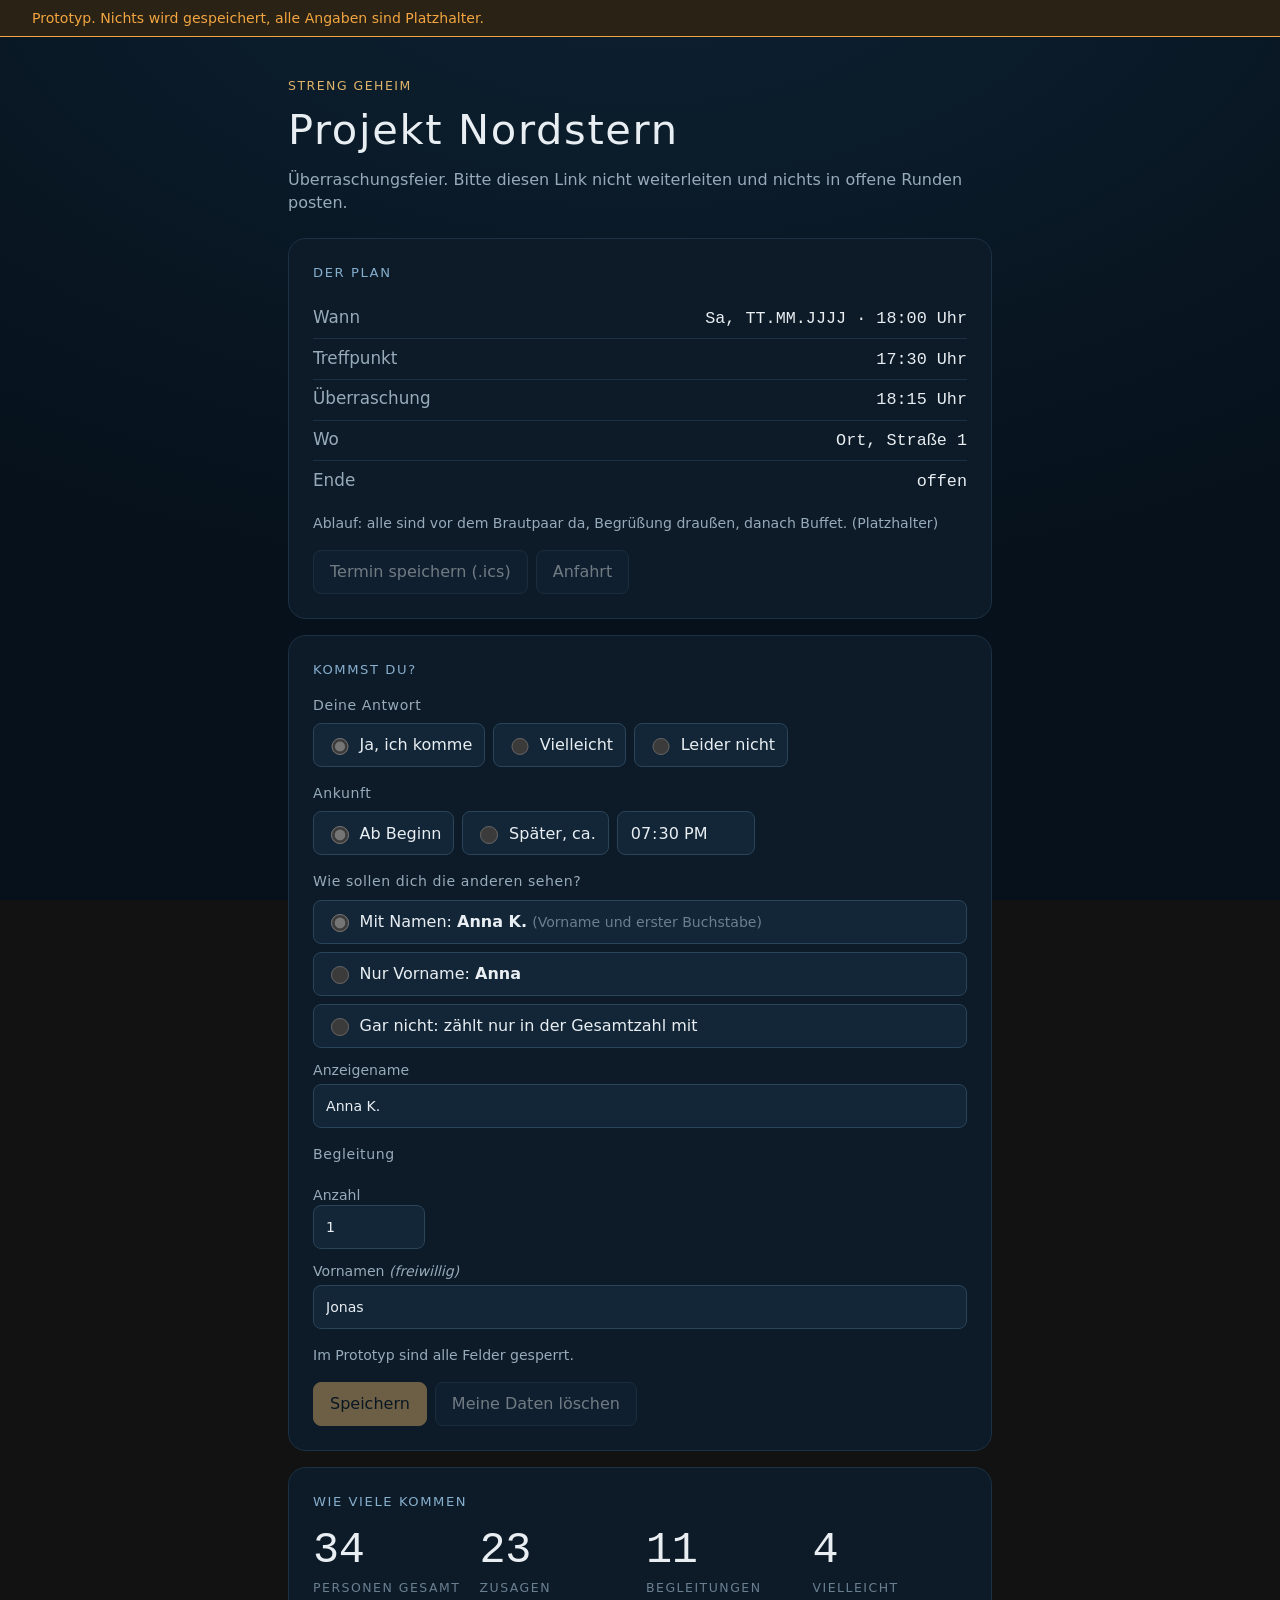
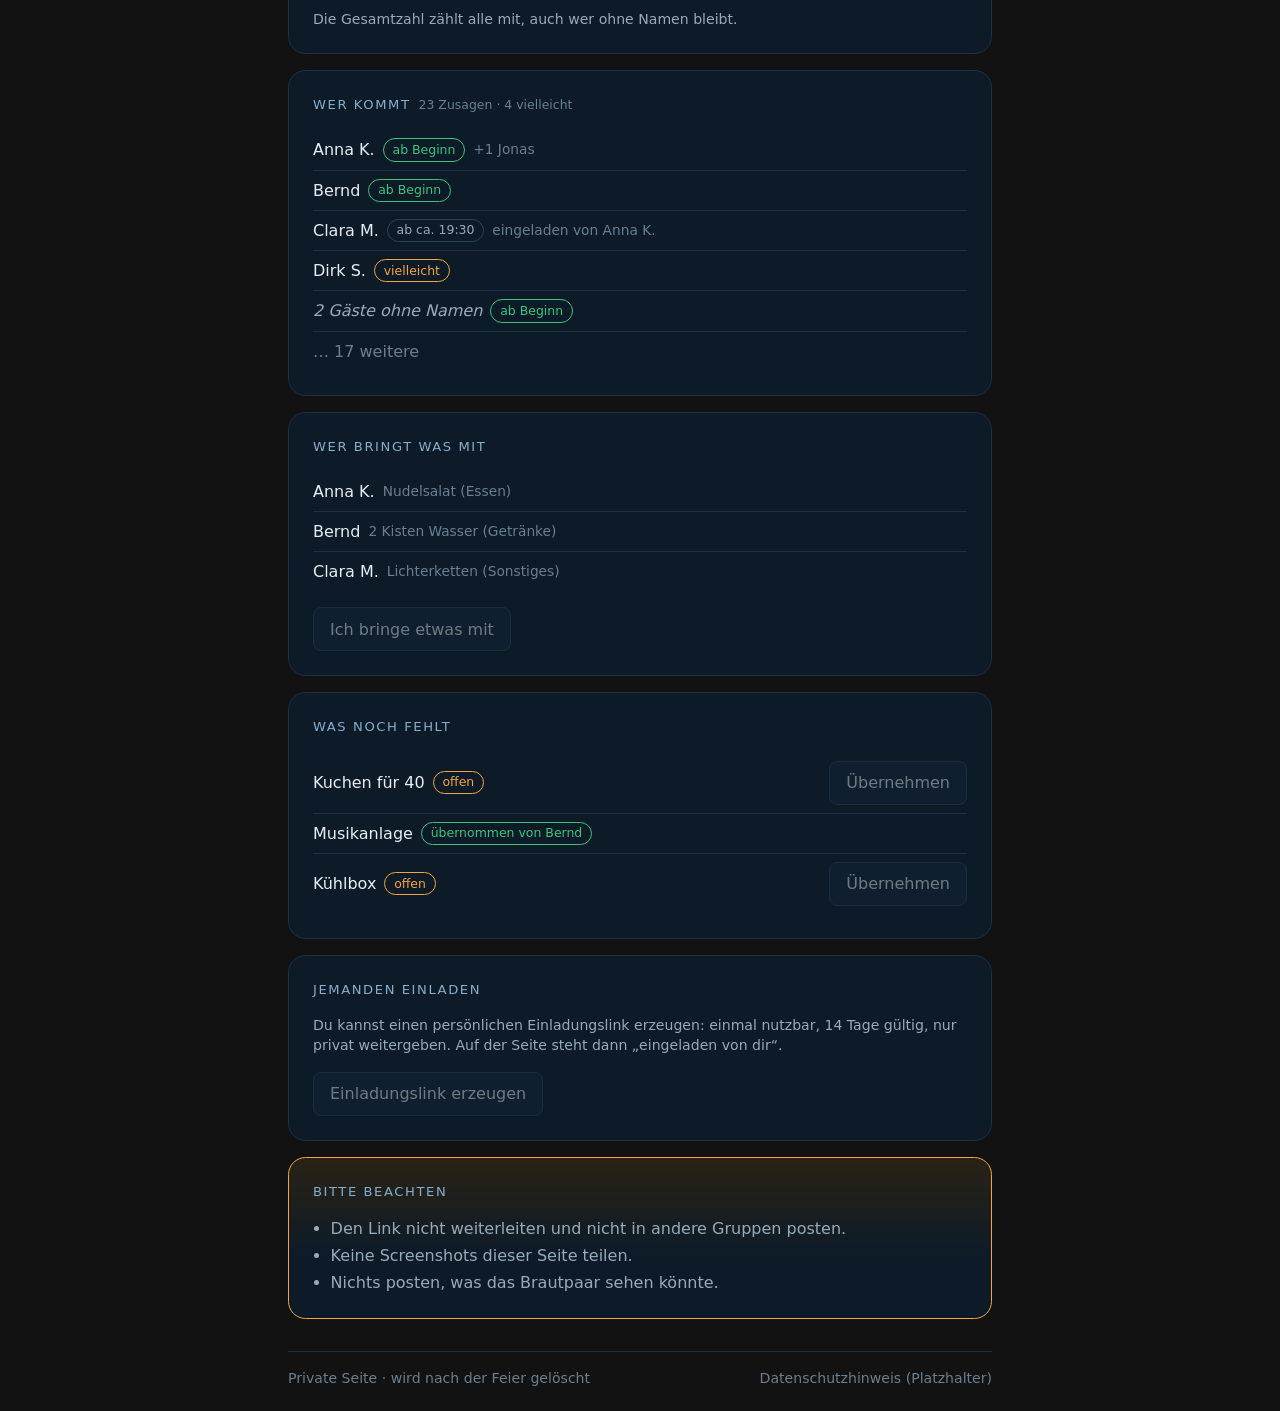
==== site/e/index.html @ 04f9d395 "Statischer Prototyp der Partyseite unter /e/<token> Seite im OTELSA-Dunkelmodus mit Plan, Anmeldung," ====
<!doctype html>
<html lang="de" data-ot-mode="dark">
<head>
<meta charset="utf-8">
<meta name="viewport" content="width=device-width, initial-scale=1, viewport-fit=cover">
<!-- Neutral nach außen: kein Name, kein Anlass, kein Bild. Auch in der WhatsApp-Vorschau. -->
<title>Einladung</title>
<meta name="robots" content="noindex, nofollow, noarchive">
<meta name="description" content="Private Einladung.">
<meta property="og:title" content="Einladung">
<meta property="og:description" content="Private Einladung.">
<meta property="og:type" content="website">
<meta name="theme-color" content="#06111b">
<link rel="stylesheet" href="otelsa-tokens.css">
<link rel="stylesheet" href="otelsa-components.css">
<link rel="stylesheet" href="party.css">
</head>
<body class="ot-app">

<p class="proto" role="status">Prototyp. Nichts wird gespeichert, alle Angaben sind Platzhalter.</p>

<header class="head">
  <p class="eyebrow">Streng geheim</p>
  <h1>Projekt&nbsp;Nordstern</h1>
  <p class="lead">Überraschungsfeier. Bitte diesen Link nicht weiterleiten und nichts in offene Runden posten.</p>
</header>

<main>

  <section class="ot-card" id="plan">
    <h2 class="ot-card__title">Der Plan</h2>
    <ul class="ot-rows">
      <li><span class="ot-k">Wann</span><span class="ot-v">Sa, TT.MM.JJJJ · 18:00 Uhr</span></li>
      <li><span class="ot-k">Treffpunkt</span><span class="ot-v">17:30 Uhr</span></li>
      <li><span class="ot-k">Überraschung</span><span class="ot-v">18:15 Uhr</span></li>
      <li><span class="ot-k">Wo</span><span class="ot-v">Ort, Straße 1</span></li>
      <li><span class="ot-k">Ende</span><span class="ot-v">offen</span></li>
    </ul>
    <p class="note">Ablauf: alle sind vor dem Brautpaar da, Begrüßung draußen, danach Buffet. (Platzhalter)</p>
    <div class="actions">
      <span class="ot-btn" aria-disabled="true">Termin speichern (.ics)</span>
      <span class="ot-btn" aria-disabled="true">Anfahrt</span>
    </div>
  </section>

  <section class="ot-card" id="anmeldung">
    <h2 class="ot-card__title">Kommst du?</h2>
    <form class="form" aria-describedby="proto-hint">
      <fieldset>
        <legend>Deine Antwort</legend>
        <div class="choices">
          <label class="choice"><input type="radio" name="status" checked disabled> <span>Ja, ich komme</span></label>
          <label class="choice"><input type="radio" name="status" disabled> <span>Vielleicht</span></label>
          <label class="choice"><input type="radio" name="status" disabled> <span>Leider nicht</span></label>
        </div>
      </fieldset>

      <fieldset>
        <legend>Ankunft</legend>
        <div class="choices">
          <label class="choice"><input type="radio" name="ankunft" checked disabled> <span>Ab Beginn</span></label>
          <label class="choice"><input type="radio" name="ankunft" disabled> <span>Später, ca.</span></label>
          <input class="field field--time" type="time" value="19:30" disabled aria-label="Ungefähre Ankunftszeit">
        </div>
      </fieldset>

      <fieldset>
        <legend>Wie sollen dich die anderen sehen?</legend>
        <div class="choices choices--stack">
          <label class="choice"><input type="radio" name="sichtbar" checked disabled>
            <span>Mit Namen: <strong>Anna K.</strong> <em>(Vorname und erster Buchstabe)</em></span></label>
          <label class="choice"><input type="radio" name="sichtbar" disabled>
            <span>Nur Vorname: <strong>Anna</strong></span></label>
          <label class="choice"><input type="radio" name="sichtbar" disabled>
            <span>Gar nicht: zählt nur in der Gesamtzahl mit</span></label>
        </div>
        <label class="labelled">Anzeigename
          <input class="field" type="text" value="Anna K." maxlength="40" disabled>
        </label>
      </fieldset>

      <fieldset>
        <legend>Begleitung</legend>
        <label class="labelled">Anzahl
          <input class="field field--num" type="number" value="1" min="0" max="5" disabled>
        </label>
        <label class="labelled">Vornamen <em>(freiwillig)</em>
          <input class="field" type="text" value="Jonas" maxlength="40" disabled>
        </label>
      </fieldset>

      <p id="proto-hint" class="note">Im Prototyp sind alle Felder gesperrt.</p>
      <div class="actions">
        <span class="ot-btn ot-btn--primary" aria-disabled="true">Speichern</span>
        <span class="ot-btn" aria-disabled="true">Meine Daten löschen</span>
      </div>
    </form>
  </section>

  <section class="ot-card" id="zahlen">
    <h2 class="ot-card__title">Wie viele kommen</h2>
    <div class="counts">
      <div class="count"><span class="ot-value">34</span><span class="count__lbl">Personen gesamt</span></div>
      <div class="count"><span class="ot-value">23</span><span class="count__lbl">Zusagen</span></div>
      <div class="count"><span class="ot-value">11</span><span class="count__lbl">Begleitungen</span></div>
      <div class="count"><span class="ot-value">4</span><span class="count__lbl">Vielleicht</span></div>
    </div>
    <p class="note">Die Gesamtzahl zählt alle mit, auch wer ohne Namen bleibt.</p>
  </section>

  <section class="ot-card" id="gaeste">
    <h2 class="ot-card__title">Wer kommt <span class="ot-card__note">23 Zusagen · 4 vielleicht</span></h2>
    <ul class="ot-list guests">
      <li><span class="guest">Anna K.</span> <span class="ot-tag ot-tag--ok">ab Beginn</span> <span class="ot-meta">+1 Jonas</span></li>
      <li><span class="guest">Bernd</span> <span class="ot-tag ot-tag--ok">ab Beginn</span></li>
      <li><span class="guest">Clara M.</span> <span class="ot-tag">ab ca. 19:30</span> <span class="ot-meta">eingeladen von Anna K.</span></li>
      <li><span class="guest">Dirk S.</span> <span class="ot-tag ot-tag--warn">vielleicht</span></li>
      <li><span class="guest guest--anon">2 Gäste ohne Namen</span> <span class="ot-tag ot-tag--ok">ab Beginn</span></li>
      <li class="ot-empty">… 17 weitere</li>
    </ul>
  </section>

  <section class="ot-card" id="mitbringen">
    <h2 class="ot-card__title">Wer bringt was mit</h2>
    <ul class="ot-list">
      <li><span class="guest">Anna K.</span> <span class="ot-meta">Nudelsalat (Essen)</span></li>
      <li><span class="guest">Bernd</span> <span class="ot-meta">2 Kisten Wasser (Getränke)</span></li>
      <li><span class="guest">Clara M.</span> <span class="ot-meta">Lichterketten (Sonstiges)</span></li>
    </ul>
    <div class="actions"><span class="ot-btn" aria-disabled="true">Ich bringe etwas mit</span></div>
  </section>

  <section class="ot-card" id="wuensche">
    <h2 class="ot-card__title">Was noch fehlt</h2>
    <ul class="ot-list wishes">
      <li><span class="guest">Kuchen für 40</span> <span class="ot-tag ot-tag--warn">offen</span>
        <span class="wish-act"><span class="ot-btn" aria-disabled="true">Übernehmen</span></span></li>
      <li><span class="guest">Musikanlage</span> <span class="ot-tag ot-tag--ok">übernommen von Bernd</span></li>
      <li><span class="guest">Kühlbox</span> <span class="ot-tag ot-tag--warn">offen</span>
        <span class="wish-act"><span class="ot-btn" aria-disabled="true">Übernehmen</span></span></li>
    </ul>
  </section>

  <section class="ot-card" id="einladen">
    <h2 class="ot-card__title">Jemanden einladen</h2>
    <p class="note">Du kannst einen persönlichen Einladungslink erzeugen: einmal nutzbar, 14 Tage gültig,
      nur privat weitergeben. Auf der Seite steht dann „eingeladen von dir“.</p>
    <div class="actions"><span class="ot-btn" aria-disabled="true">Einladungslink erzeugen</span></div>
  </section>

  <section class="ot-card ot-card--warn" id="geheim">
    <h2 class="ot-card__title">Bitte beachten</h2>
    <ul class="bullets">
      <li>Den Link nicht weiterleiten und nicht in andere Gruppen posten.</li>
      <li>Keine Screenshots dieser Seite teilen.</li>
      <li>Nichts posten, was das Brautpaar sehen könnte.</li>
    </ul>
  </section>

</main>

<footer class="foot">
  <span>Private Seite · wird nach der Feier gelöscht</span>
  <span class="ot-empty">Datenschutzhinweis (Platzhalter)</span>
</footer>

</body>
</html>
---- site/e/otelsa-tokens.css ----
/* OTELSA UI tokens - version 1.0.0
 *
 * The single source for colours, type, spacing and shape in every OTELSA / Noomi
 * web UI (Bridge shell, plugin webapps, future apps). Include this file and use the
 * variables. Do not copy hex values into plugin CSS.
 *
 * Modes (set on <html> by the Bridge shell or the standalone helper):
 *   data-ot-mode="dark"   default, cabin and chart table
 *   data-ot-mode="day"    bright sunlight in the cockpit
 *   data-ot-mode="night"  red, preserves night vision on watch
 * Without the attribute, dark is used (prefers-color-scheme: light selects day).
 *
 * Custom properties inherit through shadow DOM, so web-component modules get the
 * active mode automatically.
 */

:root,
[data-ot-mode="dark"] {
  color-scheme: dark;

  --ot-bg: #06111b;
  --ot-bg-glow: #0e2233;
  --ot-surface: #0d1b28;
  --ot-surface-2: #132638;
  --ot-line: #1d3144;
  --ot-line-strong: #2a4459;

  --ot-fg: #e8eef2;
  --ot-fg-dim: #98abba;
  --ot-fg-faint: #6a7f90;
  --ot-heading: #86aecd;

  --ot-accent: #e0b36a;
  --ot-accent-fg: #06111b;
  --ot-link: #8cc8f0;

  --ot-ok: #3cc47c;
  --ot-warn: #f2a541;
  --ot-bad: #f0625d;
  --ot-off: #64788a;
  --ot-bad-bg: #2a1418;
  --ot-warn-bg: #2a2214;
}

@media (prefers-color-scheme: light) {
  :root:not([data-ot-mode]) {
    color-scheme: light;
    --ot-bg: #eef3f6;
    --ot-bg-glow: #ffffff;
    --ot-surface: #ffffff;
    --ot-surface-2: #e6edf2;
    --ot-line: #d3dee6;
    --ot-line-strong: #b4c4cf;
    --ot-fg: #071624;
    --ot-fg-dim: #3b5364;
    --ot-fg-faint: #687d8c;
    --ot-heading: #1c4d70;
    --ot-accent: #8a5a12;
    --ot-accent-fg: #ffffff;
    --ot-link: #0b5c99;
    --ot-ok: #0f7a43;
    --ot-warn: #9a5b00;
    --ot-bad: #c1121f;
    --ot-off: #6b7f8e;
    --ot-bad-bg: #fbe6e8;
    --ot-warn-bg: #fbeedd;
  }
}

[data-ot-mode="day"] {
  color-scheme: light;

  --ot-bg: #eef3f6;
  --ot-bg-glow: #ffffff;
  --ot-surface: #ffffff;
  --ot-surface-2: #e6edf2;
  --ot-line: #d3dee6;
  --ot-line-strong: #b4c4cf;

  --ot-fg: #071624;
  --ot-fg-dim: #3b5364;
  --ot-fg-faint: #687d8c;
  --ot-heading: #1c4d70;

  --ot-accent: #8a5a12;
  --ot-accent-fg: #ffffff;
  --ot-link: #0b5c99;

  --ot-ok: #0f7a43;
  --ot-warn: #9a5b00;
  --ot-bad: #c1121f;
  --ot-off: #6b7f8e;
  --ot-bad-bg: #fbe6e8;
  --ot-warn-bg: #fbeedd;
}

[data-ot-mode="night"] {
  color-scheme: dark;

  --ot-bg: #000000;
  --ot-bg-glow: #0a0000;
  --ot-surface: #080000;
  --ot-surface-2: #140000;
  --ot-line: #2a0505;
  --ot-line-strong: #440909;

  --ot-fg: #ff3b30;
  --ot-fg-dim: #d42a22;
  --ot-fg-faint: #a01e18;
  --ot-heading: #d42a22;

  --ot-accent: #ff3b30;
  --ot-accent-fg: #000000;
  --ot-link: #ff3b30;

  /* In night mode everything is red. States are told apart by weight, icon and
     the filled alert background - never by hue. */
  --ot-ok: #d42a22;
  --ot-warn: #ff3b30;
  --ot-bad: #ff5a4f;
  --ot-off: #7a1712;
  --ot-bad-bg: #3a0000;
  --ot-warn-bg: #200000;
}

/* ---- mode-independent tokens ---- */
:root {
  --ot-font: -apple-system, BlinkMacSystemFont, "Segoe UI", Inter, Roboto, system-ui, sans-serif;
  --ot-font-num: ui-monospace, "SF Mono", "JetBrains Mono", Menlo, Consolas, monospace;

  /* type scale (rem; the shell scales the root font size with the screen) */
  --ot-text-xs: 0.78rem;
  --ot-text-sm: 0.88rem;
  --ot-text-md: 1rem;
  --ot-text-lg: 1.25rem;
  --ot-text-xl: 1.6rem;
  --ot-text-value: clamp(1.9rem, 3.4vw, 2.8rem);
  --ot-weight-regular: 400;
  --ot-weight-medium: 500;
  --ot-weight-bold: 650;
  --ot-tracking-caps: 0.12em;

  /* spacing (4-point grid) */
  --ot-space-1: 0.25rem;
  --ot-space-2: 0.5rem;
  --ot-space-3: 0.75rem;
  --ot-space-4: 1rem;
  --ot-space-5: 1.5rem;
  --ot-space-6: 2rem;

  /* shape */
  --ot-radius-sm: 0.5rem;
  --ot-radius-md: 0.7rem;
  --ot-radius-lg: 1.1rem;
  --ot-radius-pill: 999px;

  /* interaction */
  --ot-touch: 2.75rem;          /* minimum touch target (wet hands, gloves, swell) */
  --ot-focus: 2px solid var(--ot-link);
  --ot-transition: 150ms ease-out;

  /* layout */
  --ot-card-min: 21rem;
  --ot-shell-bar: 3.5rem;
  --ot-status-strip: 4.5rem;
}
---- site/e/otelsa-components.css ----
/* OTELSA UI components - version 1.0.0
 * Requires otelsa-tokens.css. Class prefix: ot-
 * Derived from the Noomi Bridge Panel so existing plugins migrate by renaming classes.
 */

*, *::before, *::after { box-sizing: border-box; }

.ot-app {
  margin: 0;
  min-height: 100vh;
  background: radial-gradient(120rem 70rem at 50% -10%, var(--ot-bg-glow) 0%, var(--ot-bg) 60%) fixed;
  color: var(--ot-fg);
  font-family: var(--ot-font);
  font-size: var(--ot-text-md);
  line-height: 1.45;
  -webkit-font-smoothing: antialiased;
}

.ot-app :focus-visible { outline: var(--ot-focus); outline-offset: 2px; }

/* ---------------- layout ---------------- */

.ot-grid {
  display: grid;
  gap: var(--ot-space-5);
  grid-template-columns: repeat(auto-fit, minmax(var(--ot-card-min), 1fr));
  align-items: start;
}

/* ---------------- card ---------------- */

.ot-card {
  background: var(--ot-surface);
  border: 1px solid var(--ot-line);
  border-radius: var(--ot-radius-lg);
  padding: var(--ot-space-5);
  min-width: 0;
}

.ot-card__title {
  margin: 0 0 var(--ot-space-4);
  display: flex;
  align-items: baseline;
  gap: var(--ot-space-2);
  font-size: 0.82rem;
  font-weight: var(--ot-weight-medium);
  letter-spacing: var(--ot-tracking-caps);
  text-transform: uppercase;
  color: var(--ot-heading);
}

.ot-card__note {
  font-size: var(--ot-text-xs);
  letter-spacing: 0;
  text-transform: none;
  color: var(--ot-fg-faint);
}

.ot-card--alert { border-color: var(--ot-bad); background: linear-gradient(180deg, var(--ot-bad-bg), var(--ot-surface) 60%); }
.ot-card--warn  { border-color: var(--ot-warn); background: linear-gradient(180deg, var(--ot-warn-bg), var(--ot-surface) 60%); }

/* ---------------- values ---------------- */

.ot-num { font-family: var(--ot-font-num); font-variant-numeric: tabular-nums; }

.ot-value {
  font-family: var(--ot-font-num);
  font-variant-numeric: tabular-nums;
  font-size: var(--ot-text-value);
  font-weight: var(--ot-weight-medium);
  letter-spacing: -0.01em;
  line-height: 1.1;
}

.ot-unit { margin-left: 0.2em; font-size: 0.55em; color: var(--ot-fg-dim); font-family: var(--ot-font); }

/* stale: dimmed + dotted underline (no symbol glyphs - they may render as colour emoji) */
.ot-stale { color: var(--ot-fg-faint); text-decoration: underline dotted; text-underline-offset: 0.2em; }

/* key/value rows */
.ot-rows { list-style: none; margin: 0; padding: 0; }
.ot-rows > li {
  display: flex;
  align-items: baseline;
  justify-content: space-between;
  gap: var(--ot-space-4);
  padding: 0.42rem 0;
  border-bottom: 1px solid var(--ot-line);
  font-size: 1.05rem;
}
.ot-rows > li:last-child { border-bottom: 0; }
.ot-rows .ot-k { color: var(--ot-fg-dim); }
.ot-rows .ot-v { font-family: var(--ot-font-num); font-variant-numeric: tabular-nums; text-align: right; }
.ot-rows > li.is-bad .ot-k, .ot-rows > li.is-bad .ot-v { color: var(--ot-bad); font-weight: var(--ot-weight-bold); }
.ot-rows > li.is-warn .ot-v { color: var(--ot-warn); }

/* stacked list (title + meta) */
.ot-list { list-style: none; margin: 0; padding: 0; }
.ot-list > li { padding: var(--ot-space-2) 0; border-bottom: 1px solid var(--ot-line); }
.ot-list > li:last-child { border-bottom: 0; }
.ot-meta { display: block; margin-top: 0.15rem; font-size: 0.86rem; color: var(--ot-fg-faint); }

.ot-empty { color: var(--ot-fg-faint); }

/* ---------------- status ---------------- */

.ot-dot {
  display: inline-block;
  width: 0.6rem;
  height: 0.6rem;
  border-radius: 50%;
  background: var(--ot-off);
  vertical-align: middle;
}
.ot-dot--live  { background: var(--ot-ok); }
.ot-dot--stale { background: var(--ot-warn); }
.ot-dot--down  { background: var(--ot-bad); }

.ot-tag {
  display: inline-flex;
  align-items: center;
  gap: var(--ot-space-1);
  padding: 0.1rem 0.55rem;
  border: 1px solid var(--ot-line-strong);
  border-radius: var(--ot-radius-pill);
  font-size: var(--ot-text-xs);
  color: var(--ot-fg-dim);
}
.ot-tag--ok   { border-color: var(--ot-ok);   color: var(--ot-ok); }
.ot-tag--warn { border-color: var(--ot-warn); color: var(--ot-warn); }
.ot-tag--bad  { border-color: var(--ot-bad);  color: var(--ot-bad); font-weight: var(--ot-weight-bold); }

.ot-banner {
  padding: var(--ot-space-3) var(--ot-space-4);
  border: 1px solid var(--ot-warn);
  border-radius: var(--ot-radius-md);
  background: var(--ot-warn-bg);
}
.ot-banner--bad { border-color: var(--ot-bad); background: var(--ot-bad-bg); font-weight: var(--ot-weight-medium); }

/* ---------------- controls ---------------- */

.ot-btn {
  display: inline-flex;
  align-items: center;
  justify-content: center;
  gap: var(--ot-space-2);
  min-height: var(--ot-touch);
  min-width: var(--ot-touch);
  padding: 0 var(--ot-space-4);
  border: 1px solid var(--ot-line-strong);
  border-radius: var(--ot-radius-sm);
  background: var(--ot-surface-2);
  color: var(--ot-fg);
  font: inherit;
  font-weight: var(--ot-weight-medium);
  cursor: pointer;
  transition: background var(--ot-transition), border-color var(--ot-transition);
}
.ot-btn:hover { border-color: var(--ot-fg-faint); }
.ot-btn--primary { background: var(--ot-accent); border-color: var(--ot-accent); color: var(--ot-accent-fg); }
.ot-btn--danger  { background: transparent; border-color: var(--ot-bad); color: var(--ot-bad); }
.ot-btn[disabled], .ot-btn[aria-disabled="true"] { opacity: 0.45; cursor: not-allowed; }

/* segmented control (e.g. autopilot mode, units, day/dark/night) */
.ot-seg {
  display: inline-flex;
  padding: 0.2rem;
  gap: 0.2rem;
  border: 1px solid var(--ot-line);
  border-radius: var(--ot-radius-sm);
  background: var(--ot-surface-2);
}
.ot-seg > button {
  min-height: calc(var(--ot-touch) - 0.4rem);
  padding: 0 var(--ot-space-3);
  border: 0;
  border-radius: calc(var(--ot-radius-sm) - 0.15rem);
  background: transparent;
  color: var(--ot-fg-dim);
  font: inherit;
  cursor: pointer;
}
.ot-seg > button[aria-pressed="true"] { background: var(--ot-surface); color: var(--ot-fg); box-shadow: 0 0 0 1px var(--ot-line-strong); }

@media (prefers-reduced-motion: reduce) {
  .ot-app * { transition: none !important; animation: none !important; }
}

@media (max-width: 600px) {
  .ot-card { padding: 1.15rem; }
  .ot-grid { gap: var(--ot-space-4); }
}
---- site/e/party.css ----
/* Partyseite (Prototyp) - nutzt die OTELSA-Tokens; eigene Farben gibt es hier nicht. */

body { padding: 0 clamp(1rem, 4vw, 2rem) var(--ot-space-6); }

.proto {
  margin: 0 calc(-1 * clamp(1rem, 4vw, 2rem)) var(--ot-space-5);
  padding: var(--ot-space-2) clamp(1rem, 4vw, 2rem);
  background: var(--ot-warn-bg);
  border-bottom: 1px solid var(--ot-warn);
  color: var(--ot-warn);
  font-size: var(--ot-text-sm);
}

.head { max-width: 44rem; margin: 0 auto var(--ot-space-5); padding-top: var(--ot-space-4); }
.eyebrow { margin: 0 0 var(--ot-space-1); color: var(--ot-accent); font-size: var(--ot-text-xs); letter-spacing: var(--ot-tracking-caps); text-transform: uppercase; }
.head h1 { margin: 0 0 var(--ot-space-2); font-weight: var(--ot-weight-medium); font-size: clamp(1.8rem, 7vw, 2.6rem); letter-spacing: .04em; }
.lead { margin: 0; color: var(--ot-fg-dim); }

main { display: grid; gap: var(--ot-space-4); max-width: 44rem; margin: 0 auto; }

.note { margin: var(--ot-space-3) 0 0; color: var(--ot-fg-dim); font-size: var(--ot-text-sm); }
.bullets { margin: 0; padding-left: 1.1rem; color: var(--ot-fg-dim); }
.bullets li + li { margin-top: var(--ot-space-1); }

.actions { display: flex; flex-wrap: wrap; gap: var(--ot-space-2); margin-top: var(--ot-space-4); }

/* --- Formular --- */
.form fieldset { margin: 0 0 var(--ot-space-4); padding: 0; border: 0; }
.form legend { padding: 0; margin-bottom: var(--ot-space-2); color: var(--ot-fg-dim); font-size: var(--ot-text-sm); letter-spacing: .04em; }
.choices { display: flex; flex-wrap: wrap; gap: var(--ot-space-2); align-items: center; }
.choices--stack { flex-direction: column; align-items: stretch; }

.choice {
  display: flex;
  align-items: center;
  gap: var(--ot-space-2);
  min-height: var(--ot-touch);
  padding: 0 var(--ot-space-3);
  border: 1px solid var(--ot-line-strong);
  border-radius: var(--ot-radius-sm);
  background: var(--ot-surface-2);
}
.choice em { color: var(--ot-fg-faint); font-style: normal; font-size: var(--ot-text-sm); }
.choice input { width: 1.1rem; height: 1.1rem; accent-color: var(--ot-accent); }

.labelled { display: block; margin-top: var(--ot-space-3); color: var(--ot-fg-dim); font-size: var(--ot-text-sm); }
.field {
  display: block;
  width: 100%;
  min-height: var(--ot-touch);
  margin-top: var(--ot-space-1);
  padding: 0 var(--ot-space-3);
  border: 1px solid var(--ot-line-strong);
  border-radius: var(--ot-radius-sm);
  background: var(--ot-surface-2);
  color: var(--ot-fg);
  font: inherit;
}
.field--time, .field--num { width: auto; min-width: 7rem; margin-top: 0; }

/* --- Zahlen --- */
.counts { display: grid; grid-template-columns: repeat(auto-fit, minmax(7rem, 1fr)); gap: var(--ot-space-3); }
.count { display: flex; flex-direction: column; gap: var(--ot-space-1); }
.count__lbl { color: var(--ot-fg-faint); font-size: var(--ot-text-xs); letter-spacing: var(--ot-tracking-caps); text-transform: uppercase; }

/* --- Listen --- */
.guests li, .wishes li, .ot-list li { display: flex; flex-wrap: wrap; align-items: center; gap: var(--ot-space-2); }
.guest { font-weight: var(--ot-weight-medium); }
.guest--anon { color: var(--ot-fg-dim); font-weight: var(--ot-weight-regular); font-style: italic; }
.ot-list .ot-meta { display: inline; margin: 0; }
.wish-act { margin-left: auto; }

.foot {
  display: flex;
  flex-wrap: wrap;
  justify-content: space-between;
  gap: var(--ot-space-2);
  max-width: 44rem;
  margin: var(--ot-space-6) auto 0;
  padding-top: var(--ot-space-4);
  border-top: 1px solid var(--ot-line);
  color: var(--ot-fg-faint);
  font-size: var(--ot-text-sm);
}
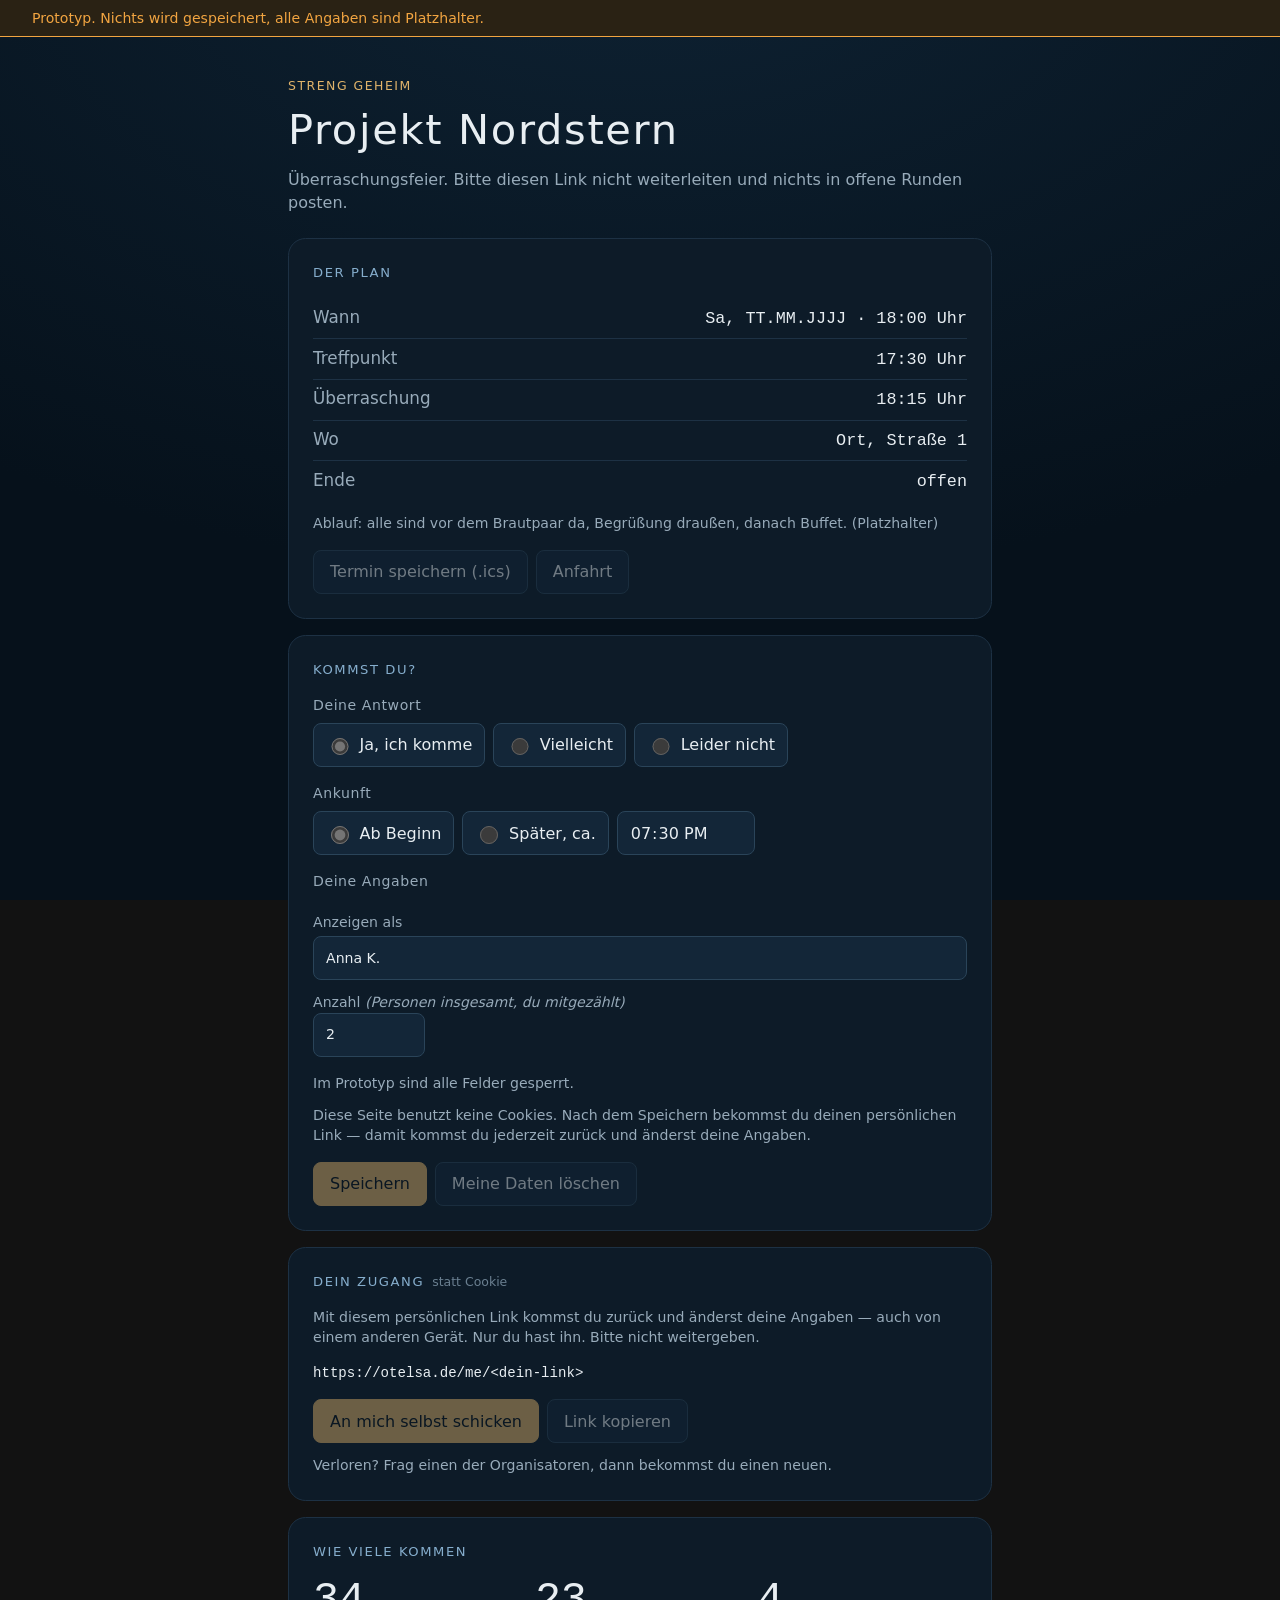
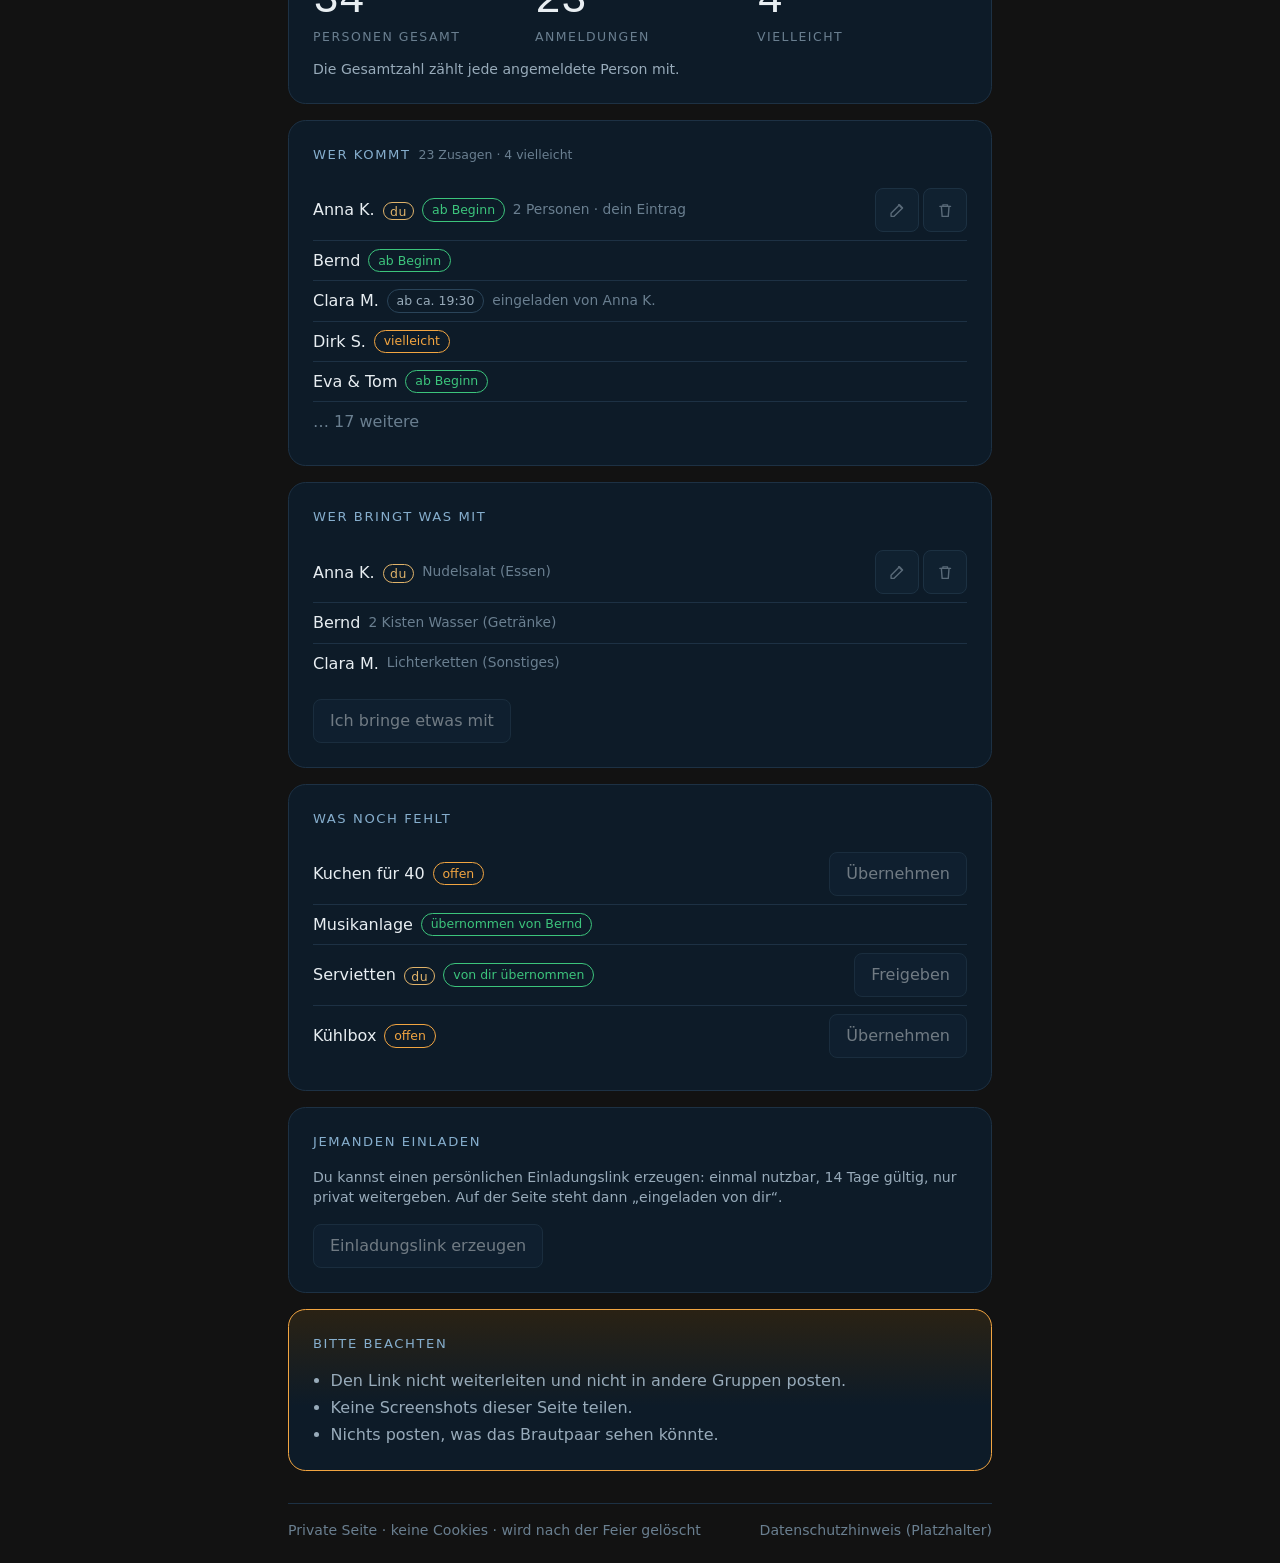
==== commit 23cd3f55: "Zugang ohne Cookie, Formular auf 'Anzeigen als' und 'Anzahl' gekuerzt Identitaet ist allein der pers" ====
--- a/site/e/index.html
+++ b/site/e/index.html
@@ -65,31 +65,18 @@
       </fieldset>
 
       <fieldset>
-        <legend>Wie sollen dich die anderen sehen?</legend>
-        <div class="choices choices--stack">
-          <label class="choice"><input type="radio" name="sichtbar" checked disabled>
-            <span>Mit Namen: <strong>Anna K.</strong> <em>(Vorname und erster Buchstabe)</em></span></label>
-          <label class="choice"><input type="radio" name="sichtbar" disabled>
-            <span>Nur Vorname: <strong>Anna</strong></span></label>
-          <label class="choice"><input type="radio" name="sichtbar" disabled>
-            <span>Gar nicht: zählt nur in der Gesamtzahl mit</span></label>
-        </div>
-        <label class="labelled">Anzeigename
+        <legend>Deine Angaben</legend>
+        <label class="labelled">Anzeigen als
           <input class="field" type="text" value="Anna K." maxlength="40" disabled>
         </label>
-      </fieldset>
-
-      <fieldset>
-        <legend>Begleitung</legend>
-        <label class="labelled">Anzahl
-          <input class="field field--num" type="number" value="1" min="0" max="5" disabled>
-        </label>
-        <label class="labelled">Vornamen <em>(freiwillig)</em>
-          <input class="field" type="text" value="Jonas" maxlength="40" disabled>
+        <label class="labelled">Anzahl <em>(Personen insgesamt, du mitgezählt)</em>
+          <input class="field field--num" type="number" value="2" min="1" max="6" disabled>
         </label>
       </fieldset>
 
       <p id="proto-hint" class="note">Im Prototyp sind alle Felder gesperrt.</p>
+      <p class="note">Diese Seite benutzt keine Cookies. Nach dem Speichern bekommst du deinen
+        persönlichen Link — damit kommst du jederzeit zurück und änderst deine Angaben.</p>
       <div class="actions">
         <span class="ot-btn ot-btn--primary" aria-disabled="true">Speichern</span>
         <span class="ot-btn" aria-disabled="true">Meine Daten löschen</span>
@@ -97,25 +84,41 @@
     </form>
   </section>
 
+  <section class="ot-card" id="zugang">
+    <h2 class="ot-card__title">Dein Zugang <span class="ot-card__note">statt Cookie</span></h2>
+    <p class="note">Mit diesem persönlichen Link kommst du zurück und änderst deine Angaben —
+      auch von einem anderen Gerät. Nur du hast ihn. Bitte nicht weitergeben.</p>
+    <p class="link"><code>https://otelsa.de/me/&lt;dein-link&gt;</code></p>
+    <div class="actions">
+      <span class="ot-btn ot-btn--primary" aria-disabled="true">An mich selbst schicken</span>
+      <span class="ot-btn" aria-disabled="true">Link kopieren</span>
+    </div>
+    <p class="note">Verloren? Frag einen der Organisatoren, dann bekommst du einen neuen.</p>
+  </section>
+
   <section class="ot-card" id="zahlen">
     <h2 class="ot-card__title">Wie viele kommen</h2>
     <div class="counts">
       <div class="count"><span class="ot-value">34</span><span class="count__lbl">Personen gesamt</span></div>
-      <div class="count"><span class="ot-value">23</span><span class="count__lbl">Zusagen</span></div>
-      <div class="count"><span class="ot-value">11</span><span class="count__lbl">Begleitungen</span></div>
+      <div class="count"><span class="ot-value">23</span><span class="count__lbl">Anmeldungen</span></div>
       <div class="count"><span class="ot-value">4</span><span class="count__lbl">Vielleicht</span></div>
     </div>
-    <p class="note">Die Gesamtzahl zählt alle mit, auch wer ohne Namen bleibt.</p>
+    <p class="note">Die Gesamtzahl zählt jede angemeldete Person mit.</p>
   </section>
 
   <section class="ot-card" id="gaeste">
     <h2 class="ot-card__title">Wer kommt <span class="ot-card__note">23 Zusagen · 4 vielleicht</span></h2>
     <ul class="ot-list guests">
-      <li><span class="guest">Anna K.</span> <span class="ot-tag ot-tag--ok">ab Beginn</span> <span class="ot-meta">+1 Jonas</span></li>
+      <li class="is-own"><span class="guest">Anna K.</span> <span class="ot-tag ot-tag--ok">ab Beginn</span>
+        <span class="ot-meta">2 Personen · dein Eintrag</span>
+        <span class="rowacts">
+          <span class="iconbtn" role="button" aria-disabled="true" aria-label="Bearbeiten" title="Bearbeiten"><svg viewBox="0 0 24 24" aria-hidden="true"><path d="M4 20h4L19 9l-4-4L4 16z"/><path d="M14 5l4 4"/></svg></span>
+          <span class="iconbtn" role="button" aria-disabled="true" aria-label="Löschen" title="Löschen"><svg viewBox="0 0 24 24" aria-hidden="true"><path d="M5 7h14"/><path d="M9 7V5h6v2"/><path d="M7 7l1 13h8l1-13"/></svg></span>
+        </span></li>
       <li><span class="guest">Bernd</span> <span class="ot-tag ot-tag--ok">ab Beginn</span></li>
       <li><span class="guest">Clara M.</span> <span class="ot-tag">ab ca. 19:30</span> <span class="ot-meta">eingeladen von Anna K.</span></li>
       <li><span class="guest">Dirk S.</span> <span class="ot-tag ot-tag--warn">vielleicht</span></li>
-      <li><span class="guest guest--anon">2 Gäste ohne Namen</span> <span class="ot-tag ot-tag--ok">ab Beginn</span></li>
+      <li><span class="guest">Eva &amp; Tom</span> <span class="ot-tag ot-tag--ok">ab Beginn</span></li>
       <li class="ot-empty">… 17 weitere</li>
     </ul>
   </section>
@@ -123,7 +126,11 @@
   <section class="ot-card" id="mitbringen">
     <h2 class="ot-card__title">Wer bringt was mit</h2>
     <ul class="ot-list">
-      <li><span class="guest">Anna K.</span> <span class="ot-meta">Nudelsalat (Essen)</span></li>
+      <li class="is-own"><span class="guest">Anna K.</span> <span class="ot-meta">Nudelsalat (Essen)</span>
+        <span class="rowacts">
+          <span class="iconbtn" role="button" aria-disabled="true" aria-label="Bearbeiten" title="Bearbeiten"><svg viewBox="0 0 24 24" aria-hidden="true"><path d="M4 20h4L19 9l-4-4L4 16z"/><path d="M14 5l4 4"/></svg></span>
+          <span class="iconbtn" role="button" aria-disabled="true" aria-label="Löschen" title="Löschen"><svg viewBox="0 0 24 24" aria-hidden="true"><path d="M5 7h14"/><path d="M9 7V5h6v2"/><path d="M7 7l1 13h8l1-13"/></svg></span>
+        </span></li>
       <li><span class="guest">Bernd</span> <span class="ot-meta">2 Kisten Wasser (Getränke)</span></li>
       <li><span class="guest">Clara M.</span> <span class="ot-meta">Lichterketten (Sonstiges)</span></li>
     </ul>
@@ -136,6 +143,8 @@
       <li><span class="guest">Kuchen für 40</span> <span class="ot-tag ot-tag--warn">offen</span>
         <span class="wish-act"><span class="ot-btn" aria-disabled="true">Übernehmen</span></span></li>
       <li><span class="guest">Musikanlage</span> <span class="ot-tag ot-tag--ok">übernommen von Bernd</span></li>
+      <li class="is-own"><span class="guest">Servietten</span> <span class="ot-tag ot-tag--ok">von dir übernommen</span>
+        <span class="wish-act"><span class="ot-btn" aria-disabled="true">Freigeben</span></span></li>
       <li><span class="guest">Kühlbox</span> <span class="ot-tag ot-tag--warn">offen</span>
         <span class="wish-act"><span class="ot-btn" aria-disabled="true">Übernehmen</span></span></li>
     </ul>
@@ -160,7 +169,7 @@
 </main>
 
 <footer class="foot">
-  <span>Private Seite · wird nach der Feier gelöscht</span>
+  <span>Private Seite · keine Cookies · wird nach der Feier gelöscht</span>
   <span class="ot-empty">Datenschutzhinweis (Platzhalter)</span>
 </footer>
 
--- a/site/e/party.css
+++ b/site/e/party.css
@@ -82,3 +82,39 @@
   color: var(--ot-fg-faint);
   font-size: var(--ot-text-sm);
 }
+
+/* --- eigene Eintraege: bearbeiten und loeschen --- */
+.is-own { position: relative; }
+.rowacts { display: flex; gap: var(--ot-space-1); margin-left: auto; }
+
+.iconbtn {
+  display: inline-flex;
+  align-items: center;
+  justify-content: center;
+  width: var(--ot-touch);
+  height: var(--ot-touch);
+  border: 1px solid var(--ot-line-strong);
+  border-radius: var(--ot-radius-sm);
+  background: var(--ot-surface-2);
+  color: var(--ot-fg-dim);
+  cursor: pointer;
+}
+.iconbtn:hover, .iconbtn:focus-visible { color: var(--ot-fg); border-color: var(--ot-fg-faint); }
+.iconbtn svg { width: 1.15rem; height: 1.15rem; fill: none; stroke: currentColor; stroke-width: 1.8; stroke-linecap: round; stroke-linejoin: round; }
+.iconbtn[aria-disabled="true"] { opacity: .55; cursor: not-allowed; }
+
+/* Eintraege, die dir gehoeren, sind erkennbar - geaendert werden koennen ohnehin nur diese. */
+.is-own > .guest::after {
+  content: "du";
+  margin-left: var(--ot-space-2);
+  padding: .05rem .4rem;
+  border: 1px solid var(--ot-accent);
+  border-radius: var(--ot-radius-pill);
+  color: var(--ot-accent);
+  font-size: var(--ot-text-xs);
+  font-weight: var(--ot-weight-regular);
+  letter-spacing: .04em;
+}
+
+.link { margin: var(--ot-space-3) 0 0; word-break: break-all; }
+.link code { color: var(--ot-fg); font-family: var(--ot-font-num); font-size: var(--ot-text-sm); }
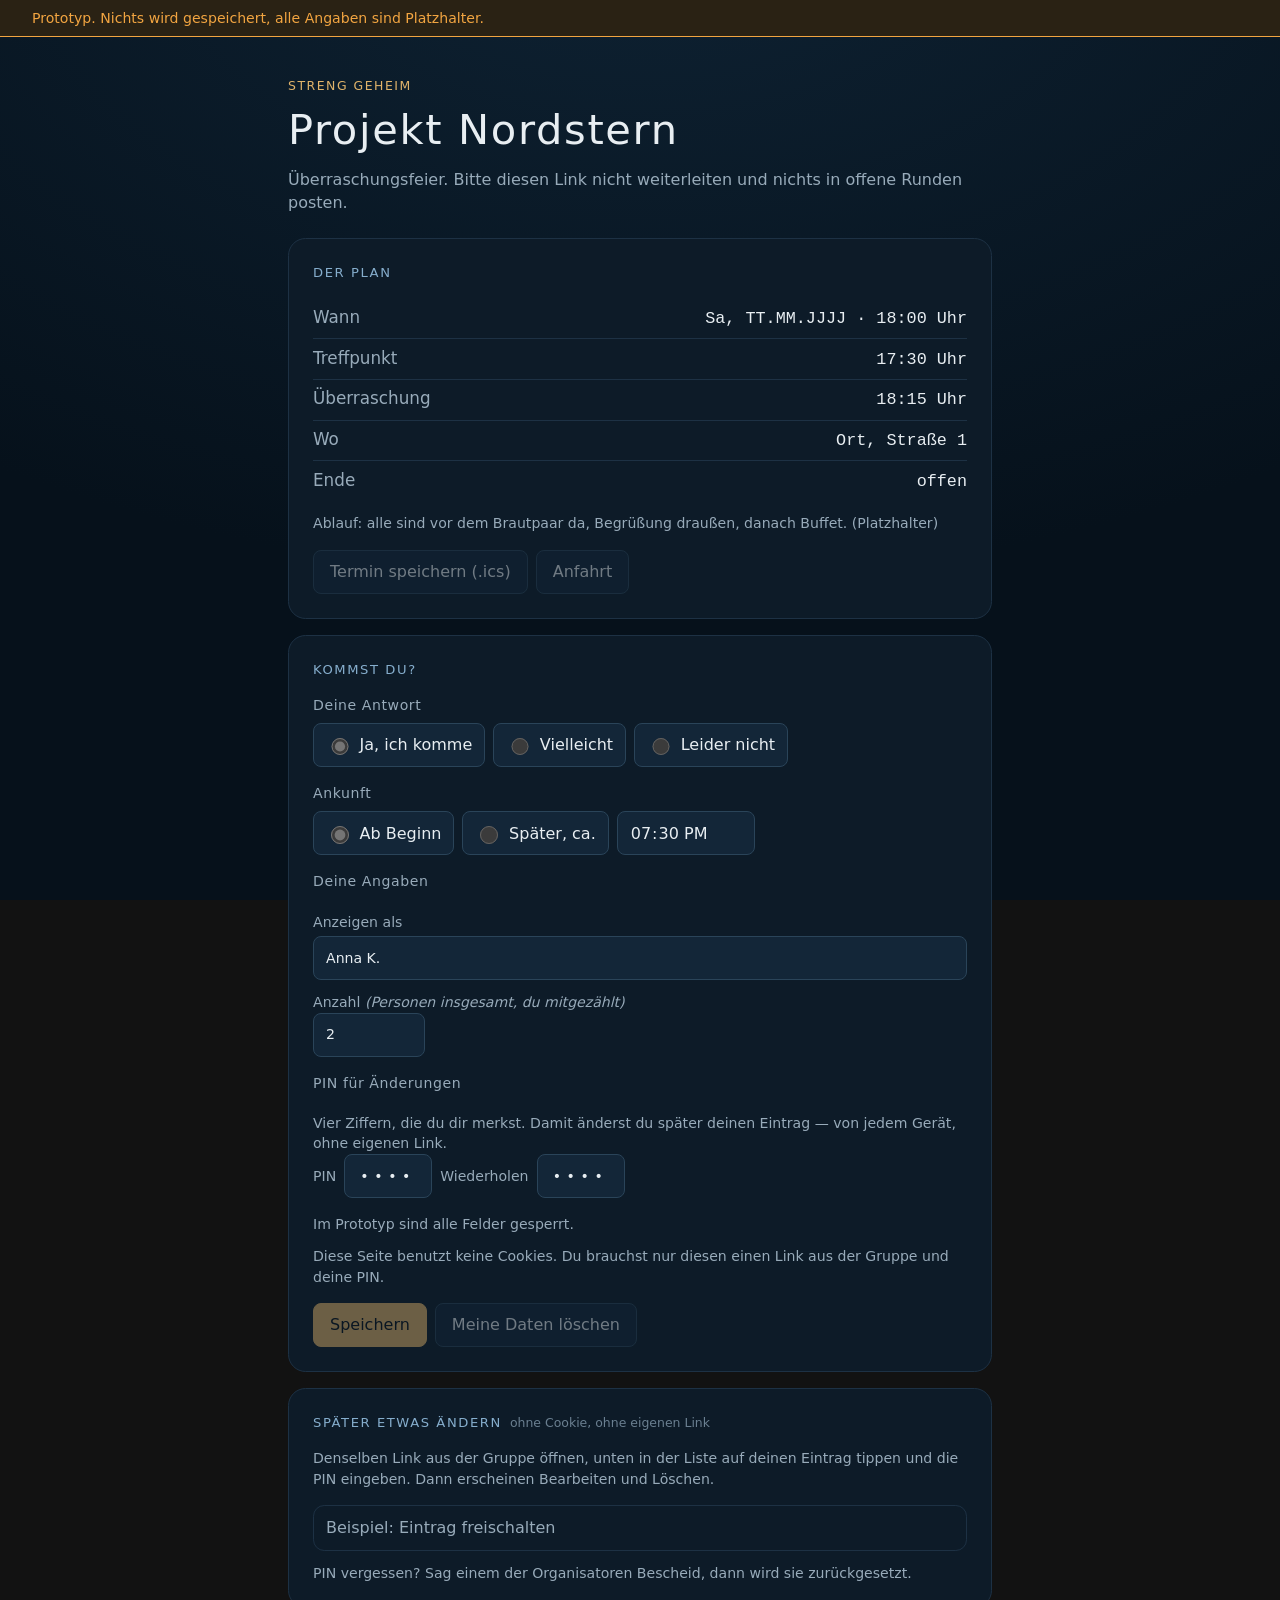
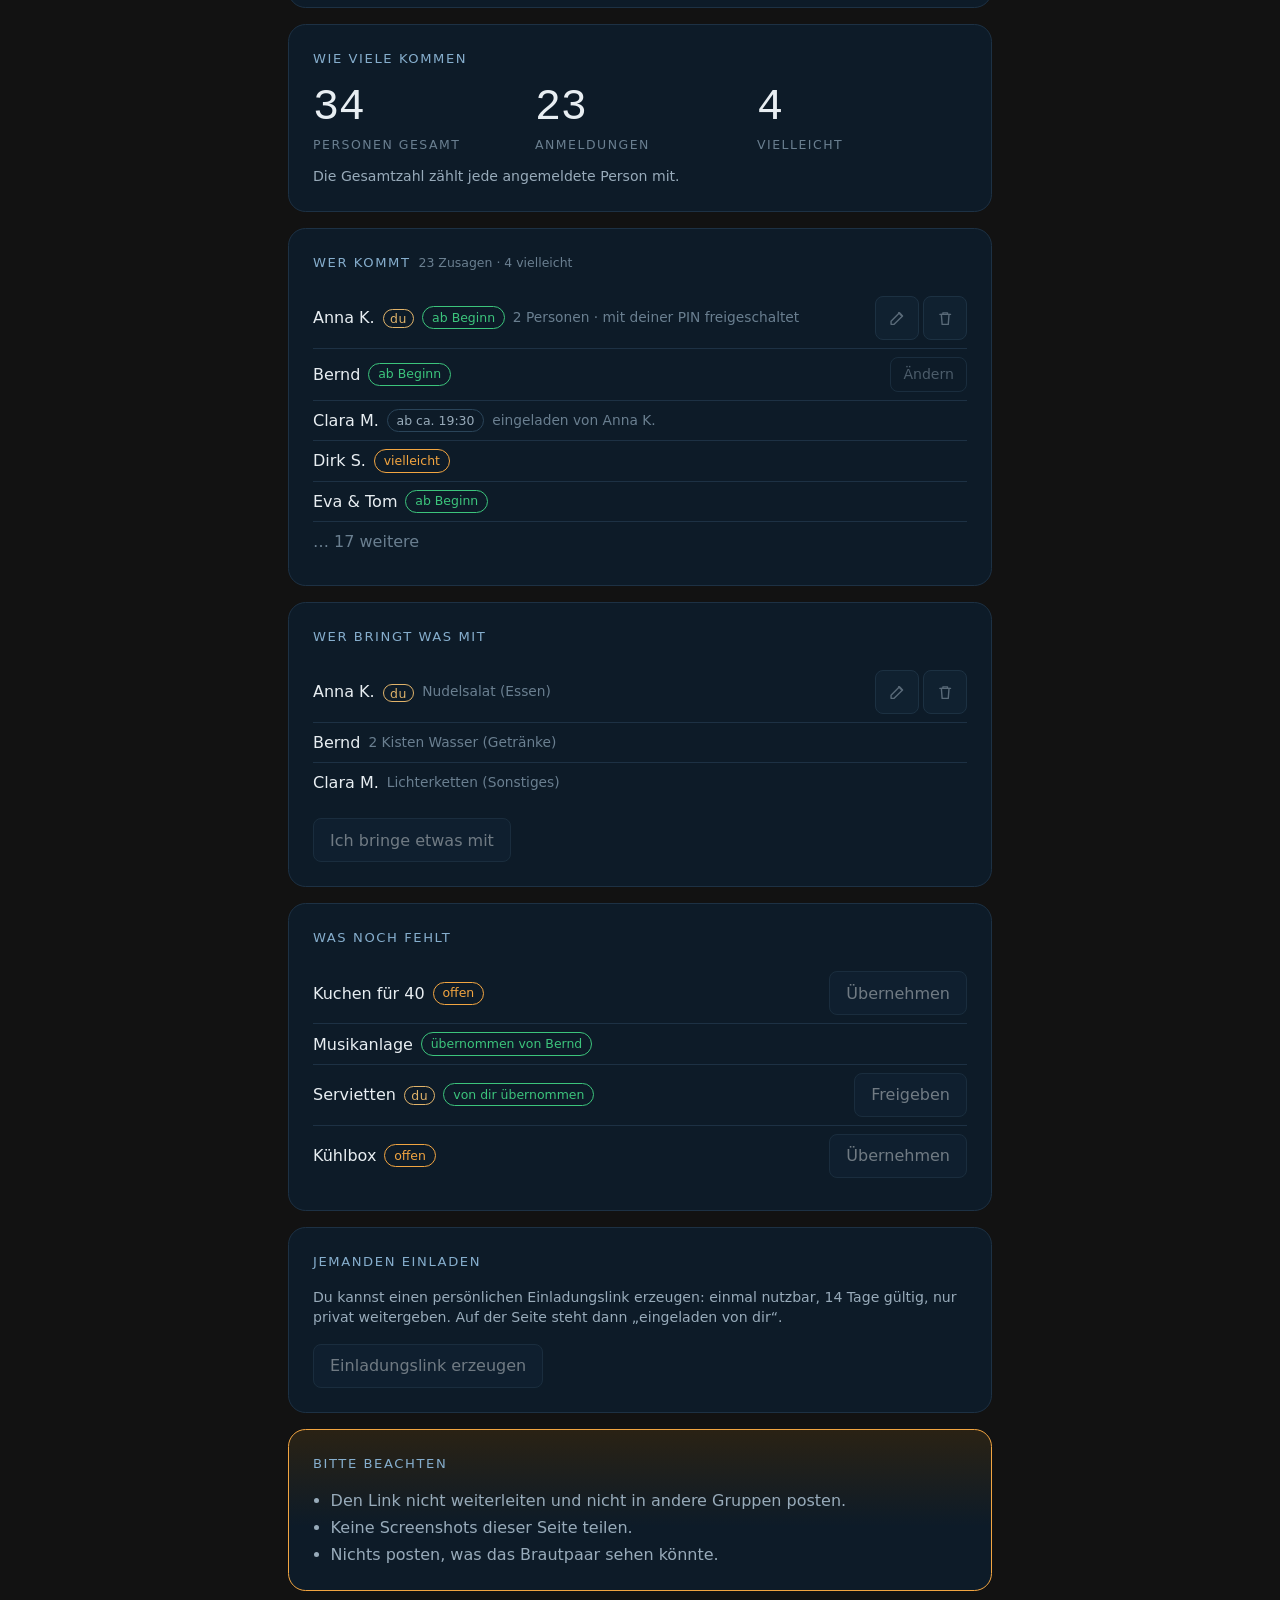
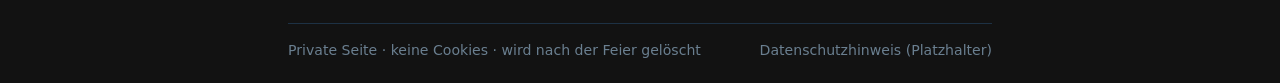
==== commit afcf86f6: "Ein Gruppenlink fuer alle, Aenderungen per selbst gewaehlter PIN Statt persoenlicher Links identifiz" ====
--- a/site/e/index.html
+++ b/site/e/index.html
@@ -74,9 +74,23 @@
         </label>
       </fieldset>
 
+      <fieldset>
+        <legend>PIN für Änderungen</legend>
+        <p class="note">Vier Ziffern, die du dir merkst. Damit änderst du später deinen Eintrag —
+          von jedem Gerät, ohne eigenen Link.</p>
+        <div class="choices">
+          <label class="labelled labelled--inline">PIN
+            <input class="field field--pin" type="text" inputmode="numeric" pattern="[0-9]*" maxlength="4" value="••••" disabled>
+          </label>
+          <label class="labelled labelled--inline">Wiederholen
+            <input class="field field--pin" type="text" inputmode="numeric" pattern="[0-9]*" maxlength="4" value="••••" disabled>
+          </label>
+        </div>
+      </fieldset>
+
       <p id="proto-hint" class="note">Im Prototyp sind alle Felder gesperrt.</p>
-      <p class="note">Diese Seite benutzt keine Cookies. Nach dem Speichern bekommst du deinen
-        persönlichen Link — damit kommst du jederzeit zurück und änderst deine Angaben.</p>
+      <p class="note">Diese Seite benutzt keine Cookies. Du brauchst nur diesen einen Link
+        aus der Gruppe und deine PIN.</p>
       <div class="actions">
         <span class="ot-btn ot-btn--primary" aria-disabled="true">Speichern</span>
         <span class="ot-btn" aria-disabled="true">Meine Daten löschen</span>
@@ -84,16 +98,21 @@
     </form>
   </section>
 
-  <section class="ot-card" id="zugang">
-    <h2 class="ot-card__title">Dein Zugang <span class="ot-card__note">statt Cookie</span></h2>
-    <p class="note">Mit diesem persönlichen Link kommst du zurück und änderst deine Angaben —
-      auch von einem anderen Gerät. Nur du hast ihn. Bitte nicht weitergeben.</p>
-    <p class="link"><code>https://otelsa.de/me/&lt;dein-link&gt;</code></p>
-    <div class="actions">
-      <span class="ot-btn ot-btn--primary" aria-disabled="true">An mich selbst schicken</span>
-      <span class="ot-btn" aria-disabled="true">Link kopieren</span>
-    </div>
-    <p class="note">Verloren? Frag einen der Organisatoren, dann bekommst du einen neuen.</p>
+  <section class="ot-card" id="aendern">
+    <h2 class="ot-card__title">Später etwas ändern <span class="ot-card__note">ohne Cookie, ohne eigenen Link</span></h2>
+    <p class="note">Denselben Link aus der Gruppe öffnen, unten in der Liste auf deinen Eintrag
+      tippen und die PIN eingeben. Dann erscheinen Bearbeiten und Löschen.</p>
+    <details class="unlock">
+      <summary>Beispiel: Eintrag freischalten</summary>
+      <div class="unlock__body">
+        <p class="note">Eintrag „Anna K.“</p>
+        <label class="labelled labelled--inline">PIN
+          <input class="field field--pin" type="text" inputmode="numeric" pattern="[0-9]*" maxlength="4" disabled>
+        </label>
+        <span class="ot-btn ot-btn--primary" aria-disabled="true">Freischalten</span>
+      </div>
+    </details>
+    <p class="note">PIN vergessen? Sag einem der Organisatoren Bescheid, dann wird sie zurückgesetzt.</p>
   </section>
 
   <section class="ot-card" id="zahlen">
@@ -110,12 +129,13 @@
     <h2 class="ot-card__title">Wer kommt <span class="ot-card__note">23 Zusagen · 4 vielleicht</span></h2>
     <ul class="ot-list guests">
       <li class="is-own"><span class="guest">Anna K.</span> <span class="ot-tag ot-tag--ok">ab Beginn</span>
-        <span class="ot-meta">2 Personen · dein Eintrag</span>
+        <span class="ot-meta">2 Personen · mit deiner PIN freigeschaltet</span>
         <span class="rowacts">
           <span class="iconbtn" role="button" aria-disabled="true" aria-label="Bearbeiten" title="Bearbeiten"><svg viewBox="0 0 24 24" aria-hidden="true"><path d="M4 20h4L19 9l-4-4L4 16z"/><path d="M14 5l4 4"/></svg></span>
           <span class="iconbtn" role="button" aria-disabled="true" aria-label="Löschen" title="Löschen"><svg viewBox="0 0 24 24" aria-hidden="true"><path d="M5 7h14"/><path d="M9 7V5h6v2"/><path d="M7 7l1 13h8l1-13"/></svg></span>
         </span></li>
-      <li><span class="guest">Bernd</span> <span class="ot-tag ot-tag--ok">ab Beginn</span></li>
+      <li><span class="guest">Bernd</span> <span class="ot-tag ot-tag--ok">ab Beginn</span>
+        <span class="rowacts"><span class="ot-btn ot-btn--quiet" aria-disabled="true">Ändern</span></span></li>
       <li><span class="guest">Clara M.</span> <span class="ot-tag">ab ca. 19:30</span> <span class="ot-meta">eingeladen von Anna K.</span></li>
       <li><span class="guest">Dirk S.</span> <span class="ot-tag ot-tag--warn">vielleicht</span></li>
       <li><span class="guest">Eva &amp; Tom</span> <span class="ot-tag ot-tag--ok">ab Beginn</span></li>
--- a/site/e/party.css
+++ b/site/e/party.css
@@ -118,3 +118,21 @@
 
 .link { margin: var(--ot-space-3) 0 0; word-break: break-all; }
 .link code { color: var(--ot-fg); font-family: var(--ot-font-num); font-size: var(--ot-text-sm); }
+
+/* --- PIN und Freischalten --- */
+.labelled--inline { display: inline-flex; align-items: center; gap: var(--ot-space-2); margin-top: 0; }
+.field--pin { width: 5.5rem; margin-top: 0; letter-spacing: .4em; text-align: center; }
+
+.unlock { margin-top: var(--ot-space-4); border: 1px solid var(--ot-line); border-radius: var(--ot-radius-md); }
+.unlock > summary {
+  min-height: var(--ot-touch);
+  display: flex;
+  align-items: center;
+  padding: 0 var(--ot-space-3);
+  color: var(--ot-fg-dim);
+  cursor: pointer;
+}
+.unlock__body { display: flex; flex-wrap: wrap; align-items: center; gap: var(--ot-space-3); padding: 0 var(--ot-space-3) var(--ot-space-3); }
+.unlock__body .note { margin: 0; }
+
+.ot-btn--quiet { min-height: 2.2rem; padding: 0 var(--ot-space-3); background: transparent; color: var(--ot-fg-dim); font-size: var(--ot-text-sm); }
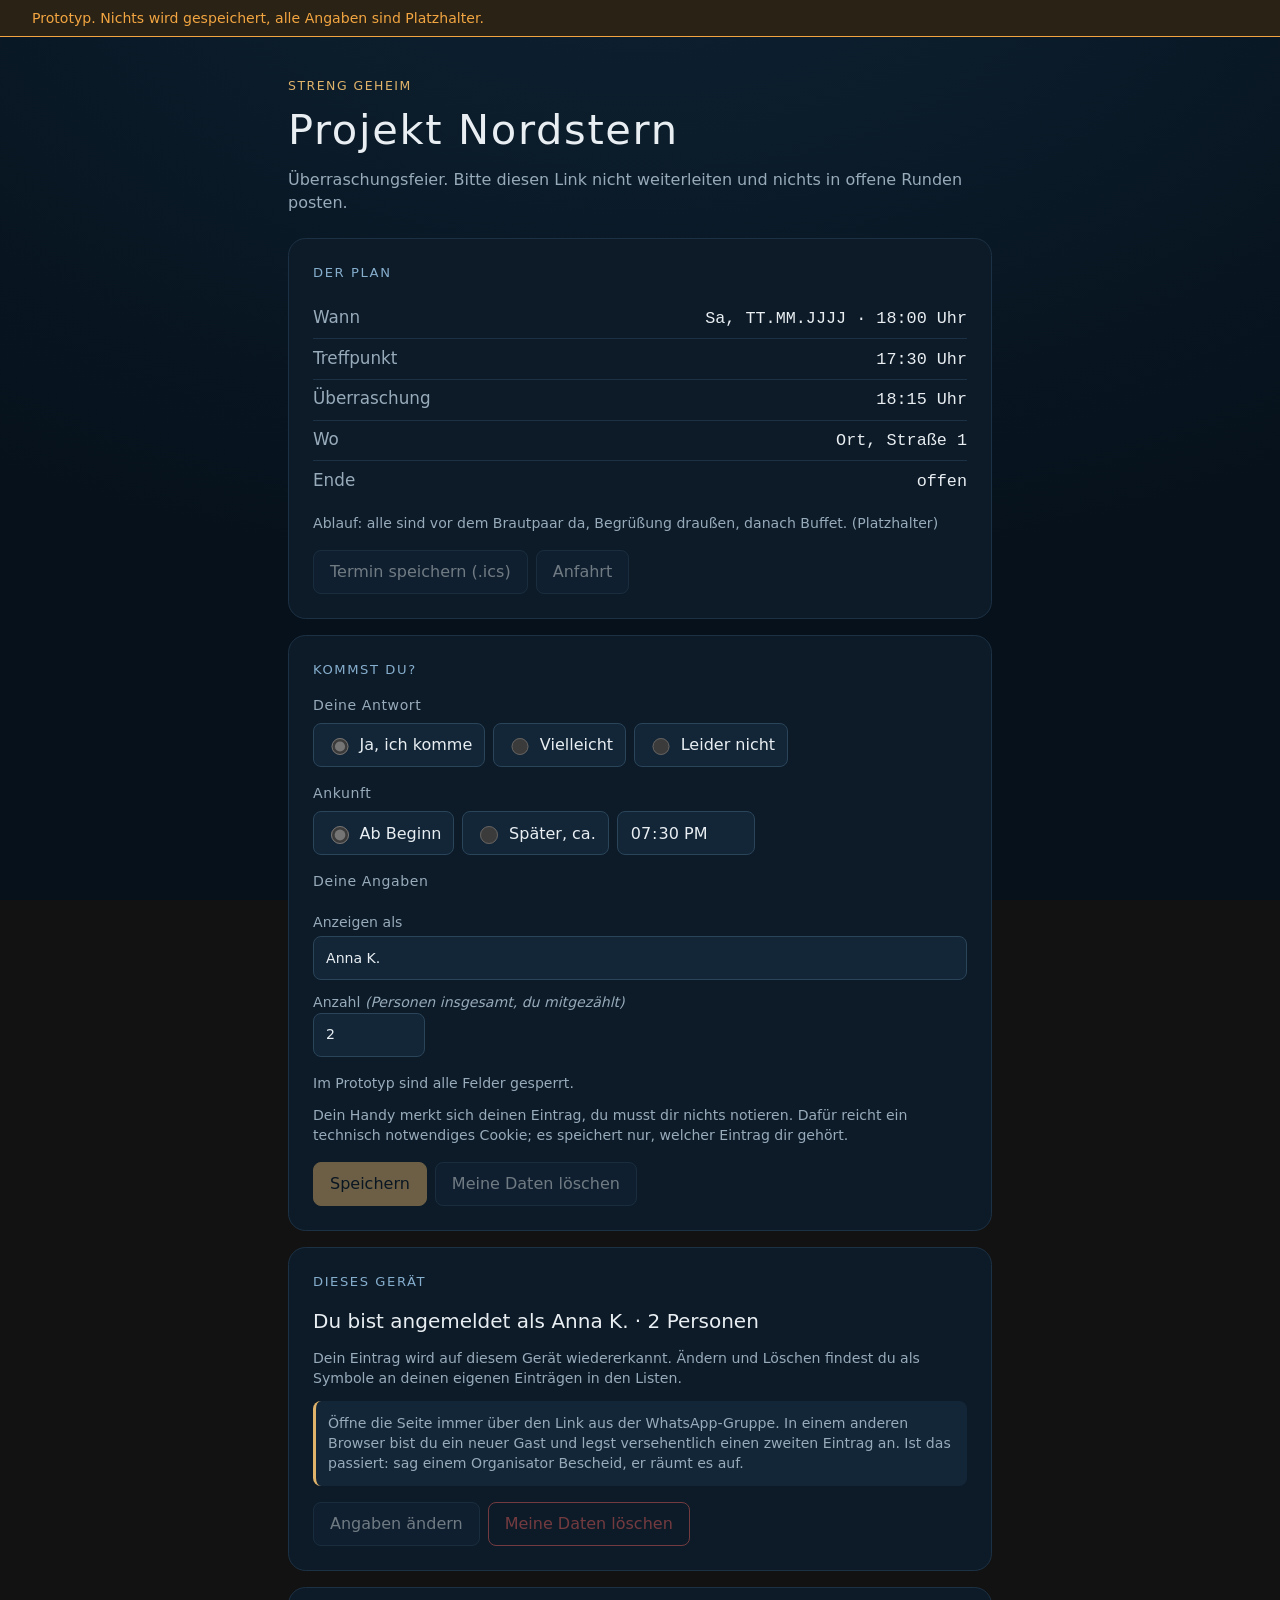
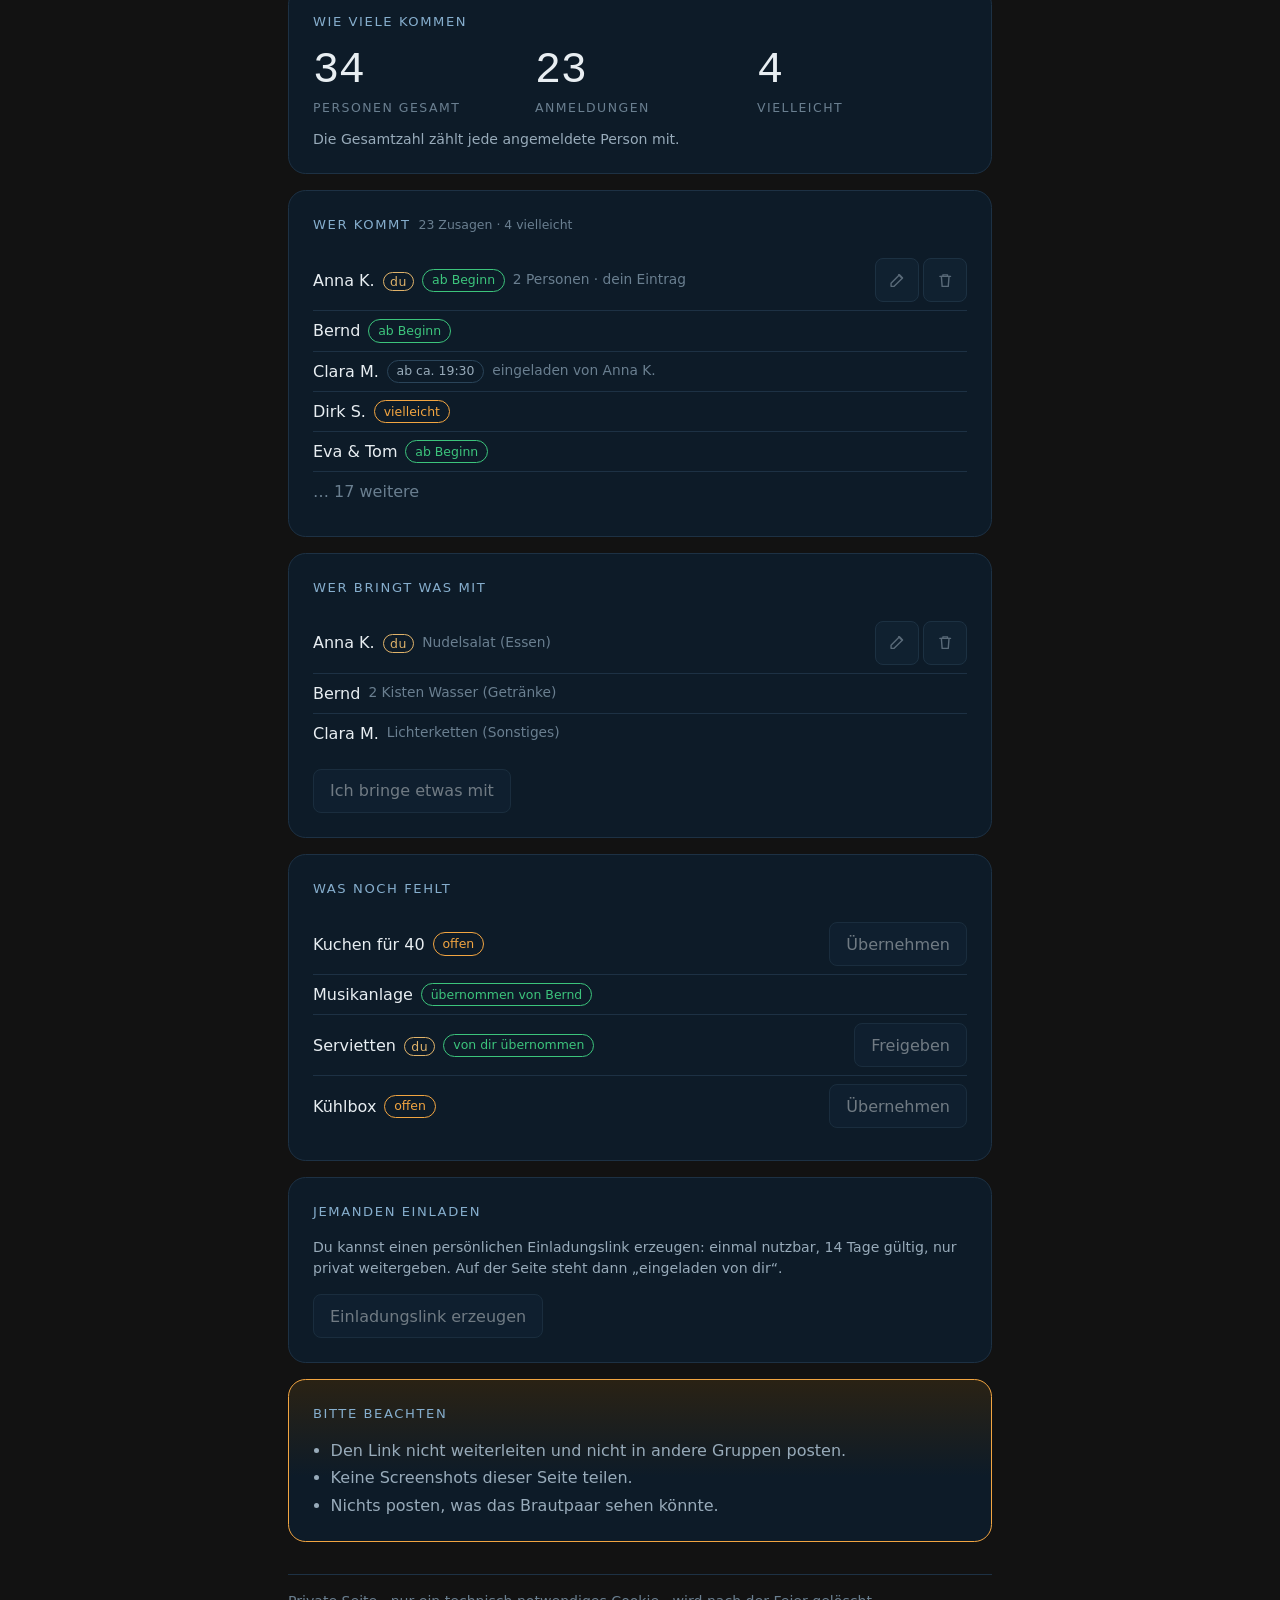
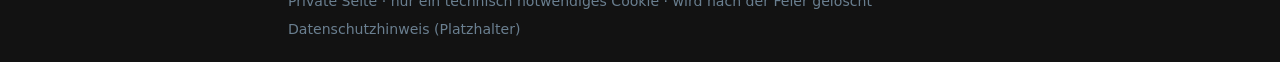
==== commit e240acd2: "Geraet ist der Nutzer: Wiedererkennung per technisch notwendigem Cookie PIN und persoenliche Links e" ====
--- a/site/e/index.html
+++ b/site/e/index.html
@@ -74,23 +74,9 @@
         </label>
       </fieldset>
 
-      <fieldset>
-        <legend>PIN für Änderungen</legend>
-        <p class="note">Vier Ziffern, die du dir merkst. Damit änderst du später deinen Eintrag —
-          von jedem Gerät, ohne eigenen Link.</p>
-        <div class="choices">
-          <label class="labelled labelled--inline">PIN
-            <input class="field field--pin" type="text" inputmode="numeric" pattern="[0-9]*" maxlength="4" value="••••" disabled>
-          </label>
-          <label class="labelled labelled--inline">Wiederholen
-            <input class="field field--pin" type="text" inputmode="numeric" pattern="[0-9]*" maxlength="4" value="••••" disabled>
-          </label>
-        </div>
-      </fieldset>
-
       <p id="proto-hint" class="note">Im Prototyp sind alle Felder gesperrt.</p>
-      <p class="note">Diese Seite benutzt keine Cookies. Du brauchst nur diesen einen Link
-        aus der Gruppe und deine PIN.</p>
+      <p class="note">Dein Handy merkt sich deinen Eintrag, du musst dir nichts notieren.
+        Dafür reicht ein technisch notwendiges Cookie; es speichert nur, welcher Eintrag dir gehört.</p>
       <div class="actions">
         <span class="ot-btn ot-btn--primary" aria-disabled="true">Speichern</span>
         <span class="ot-btn" aria-disabled="true">Meine Daten löschen</span>
@@ -98,21 +84,18 @@
     </form>
   </section>
 
-  <section class="ot-card" id="aendern">
-    <h2 class="ot-card__title">Später etwas ändern <span class="ot-card__note">ohne Cookie, ohne eigenen Link</span></h2>
-    <p class="note">Denselben Link aus der Gruppe öffnen, unten in der Liste auf deinen Eintrag
-      tippen und die PIN eingeben. Dann erscheinen Bearbeiten und Löschen.</p>
-    <details class="unlock">
-      <summary>Beispiel: Eintrag freischalten</summary>
-      <div class="unlock__body">
-        <p class="note">Eintrag „Anna K.“</p>
-        <label class="labelled labelled--inline">PIN
-          <input class="field field--pin" type="text" inputmode="numeric" pattern="[0-9]*" maxlength="4" disabled>
-        </label>
-        <span class="ot-btn ot-btn--primary" aria-disabled="true">Freischalten</span>
-      </div>
-    </details>
-    <p class="note">PIN vergessen? Sag einem der Organisatoren Bescheid, dann wird sie zurückgesetzt.</p>
+  <section class="ot-card" id="erkannt">
+    <h2 class="ot-card__title">Dieses Gerät</h2>
+    <p class="angemeldet">Du bist angemeldet als <strong>Anna K.</strong> · 2 Personen</p>
+    <p class="note">Dein Eintrag wird auf diesem Gerät wiedererkannt. Ändern und Löschen
+      findest du als Symbole an deinen eigenen Einträgen in den Listen.</p>
+    <p class="hinweis">Öffne die Seite immer über den Link aus der WhatsApp-Gruppe.
+      In einem anderen Browser bist du ein neuer Gast und legst versehentlich einen zweiten
+      Eintrag an. Ist das passiert: sag einem Organisator Bescheid, er räumt es auf.</p>
+    <div class="actions">
+      <span class="ot-btn" aria-disabled="true">Angaben ändern</span>
+      <span class="ot-btn ot-btn--danger" aria-disabled="true">Meine Daten löschen</span>
+    </div>
   </section>
 
   <section class="ot-card" id="zahlen">
@@ -129,13 +112,12 @@
     <h2 class="ot-card__title">Wer kommt <span class="ot-card__note">23 Zusagen · 4 vielleicht</span></h2>
     <ul class="ot-list guests">
       <li class="is-own"><span class="guest">Anna K.</span> <span class="ot-tag ot-tag--ok">ab Beginn</span>
-        <span class="ot-meta">2 Personen · mit deiner PIN freigeschaltet</span>
+        <span class="ot-meta">2 Personen · dein Eintrag</span>
         <span class="rowacts">
           <span class="iconbtn" role="button" aria-disabled="true" aria-label="Bearbeiten" title="Bearbeiten"><svg viewBox="0 0 24 24" aria-hidden="true"><path d="M4 20h4L19 9l-4-4L4 16z"/><path d="M14 5l4 4"/></svg></span>
           <span class="iconbtn" role="button" aria-disabled="true" aria-label="Löschen" title="Löschen"><svg viewBox="0 0 24 24" aria-hidden="true"><path d="M5 7h14"/><path d="M9 7V5h6v2"/><path d="M7 7l1 13h8l1-13"/></svg></span>
         </span></li>
-      <li><span class="guest">Bernd</span> <span class="ot-tag ot-tag--ok">ab Beginn</span>
-        <span class="rowacts"><span class="ot-btn ot-btn--quiet" aria-disabled="true">Ändern</span></span></li>
+      <li><span class="guest">Bernd</span> <span class="ot-tag ot-tag--ok">ab Beginn</span></li>
       <li><span class="guest">Clara M.</span> <span class="ot-tag">ab ca. 19:30</span> <span class="ot-meta">eingeladen von Anna K.</span></li>
       <li><span class="guest">Dirk S.</span> <span class="ot-tag ot-tag--warn">vielleicht</span></li>
       <li><span class="guest">Eva &amp; Tom</span> <span class="ot-tag ot-tag--ok">ab Beginn</span></li>
@@ -189,7 +171,7 @@
 </main>
 
 <footer class="foot">
-  <span>Private Seite · keine Cookies · wird nach der Feier gelöscht</span>
+  <span>Private Seite · nur ein technisch notwendiges Cookie · wird nach der Feier gelöscht</span>
   <span class="ot-empty">Datenschutzhinweis (Platzhalter)</span>
 </footer>
 
--- a/site/e/party.css
+++ b/site/e/party.css
@@ -119,20 +119,16 @@
 .link { margin: var(--ot-space-3) 0 0; word-break: break-all; }
 .link code { color: var(--ot-fg); font-family: var(--ot-font-num); font-size: var(--ot-text-sm); }
 
-/* --- PIN und Freischalten --- */
-.labelled--inline { display: inline-flex; align-items: center; gap: var(--ot-space-2); margin-top: 0; }
-.field--pin { width: 5.5rem; margin-top: 0; letter-spacing: .4em; text-align: center; }
+/* --- Zustand "dieses Geraet" --- */
+.angemeldet { margin: 0; font-size: var(--ot-text-lg); }
+.angemeldet strong { font-weight: var(--ot-weight-medium); }
 
-.unlock { margin-top: var(--ot-space-4); border: 1px solid var(--ot-line); border-radius: var(--ot-radius-md); }
-.unlock > summary {
-  min-height: var(--ot-touch);
-  display: flex;
-  align-items: center;
-  padding: 0 var(--ot-space-3);
+.hinweis {
+  margin: var(--ot-space-3) 0 0;
+  padding: var(--ot-space-3);
+  border-left: 3px solid var(--ot-accent);
+  background: var(--ot-surface-2);
+  border-radius: var(--ot-radius-sm);
   color: var(--ot-fg-dim);
-  cursor: pointer;
+  font-size: var(--ot-text-sm);
 }
-.unlock__body { display: flex; flex-wrap: wrap; align-items: center; gap: var(--ot-space-3); padding: 0 var(--ot-space-3) var(--ot-space-3); }
-.unlock__body .note { margin: 0; }
-
-.ot-btn--quiet { min-height: 2.2rem; padding: 0 var(--ot-space-3); background: transparent; color: var(--ot-fg-dim); font-size: var(--ot-text-sm); }
